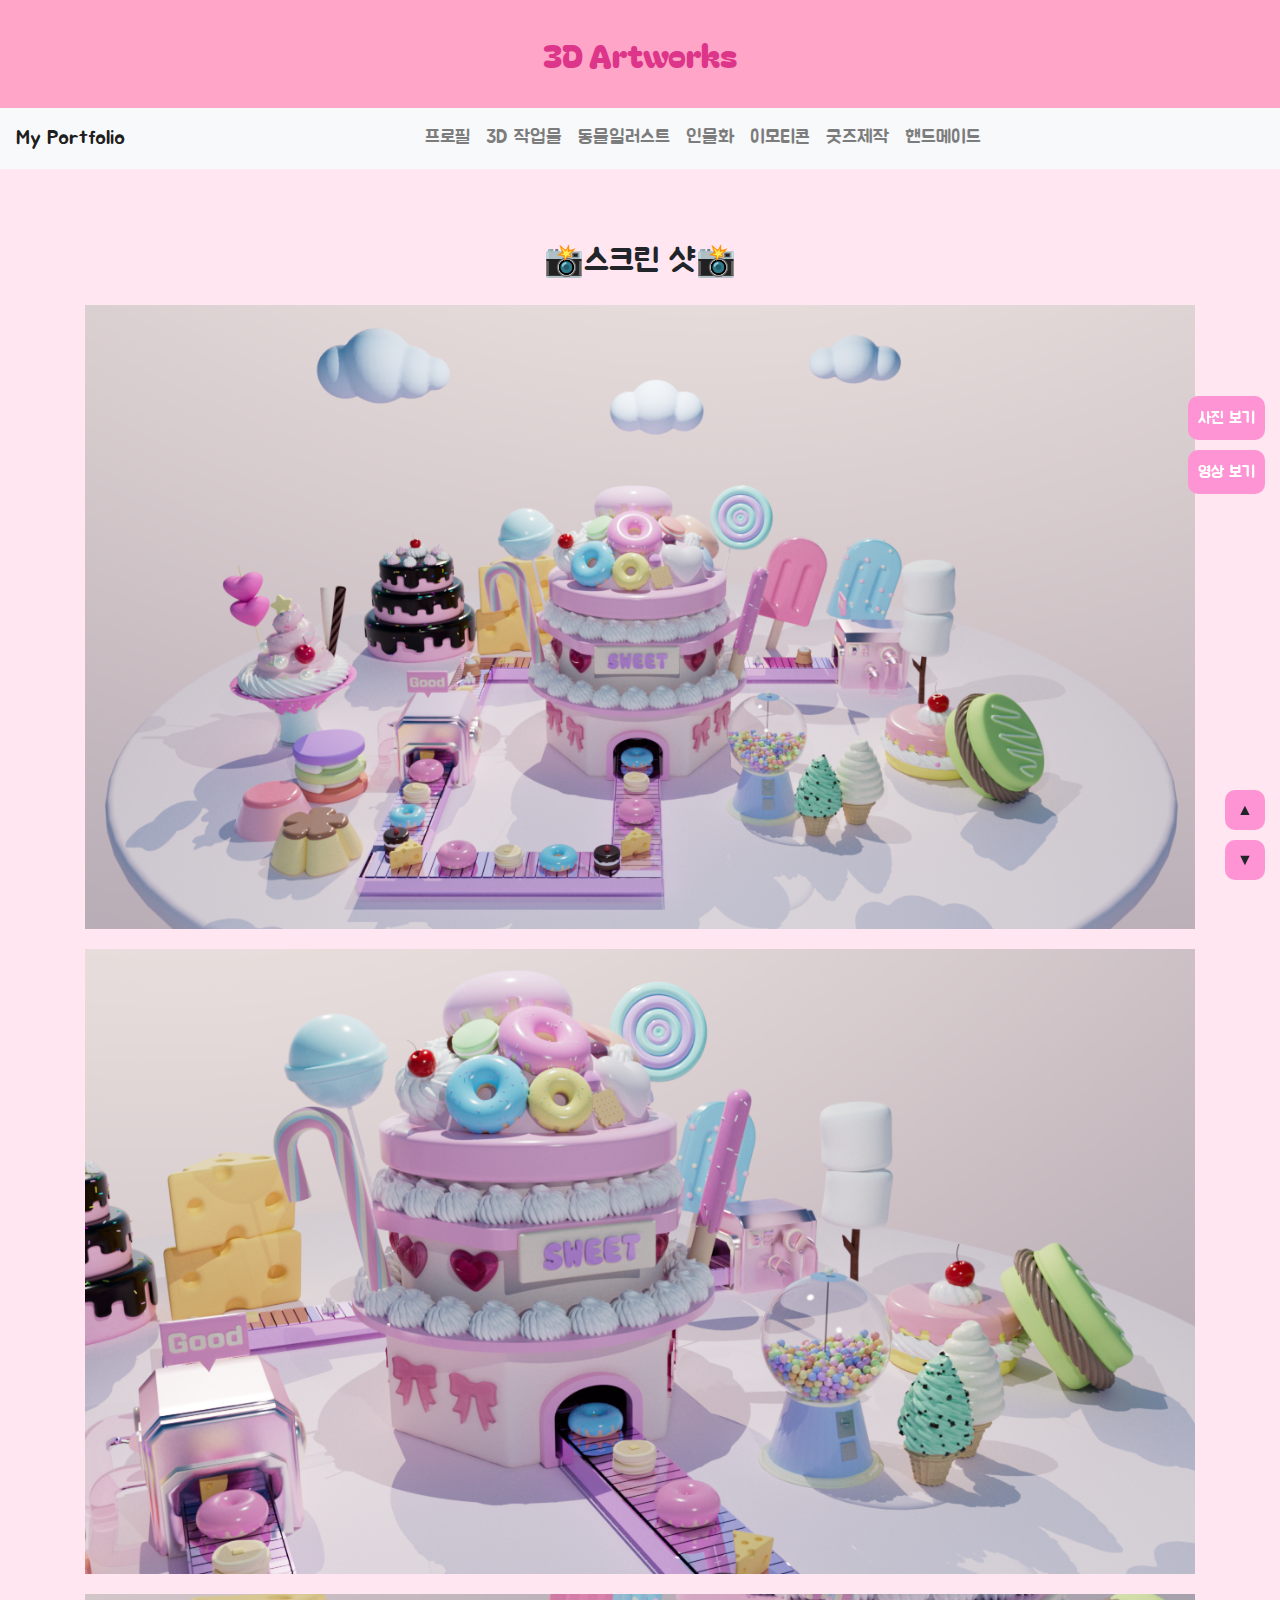
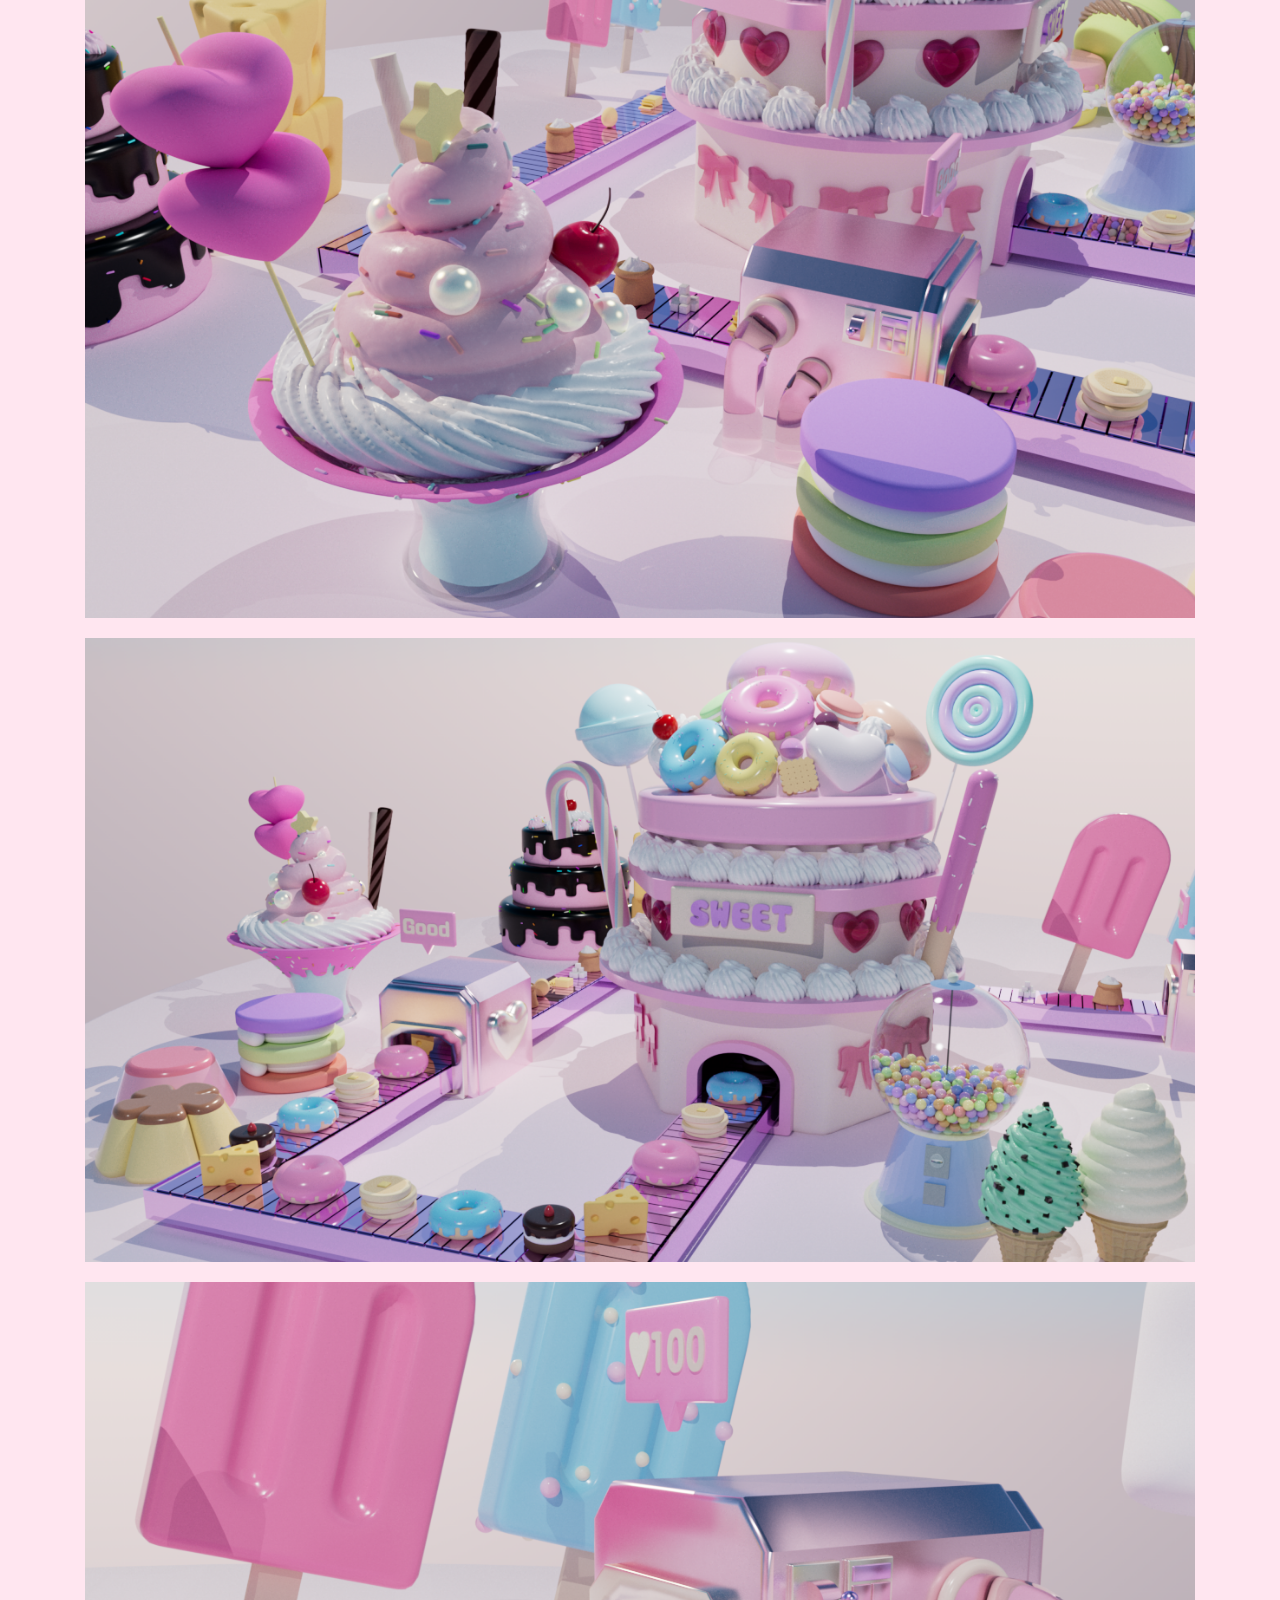
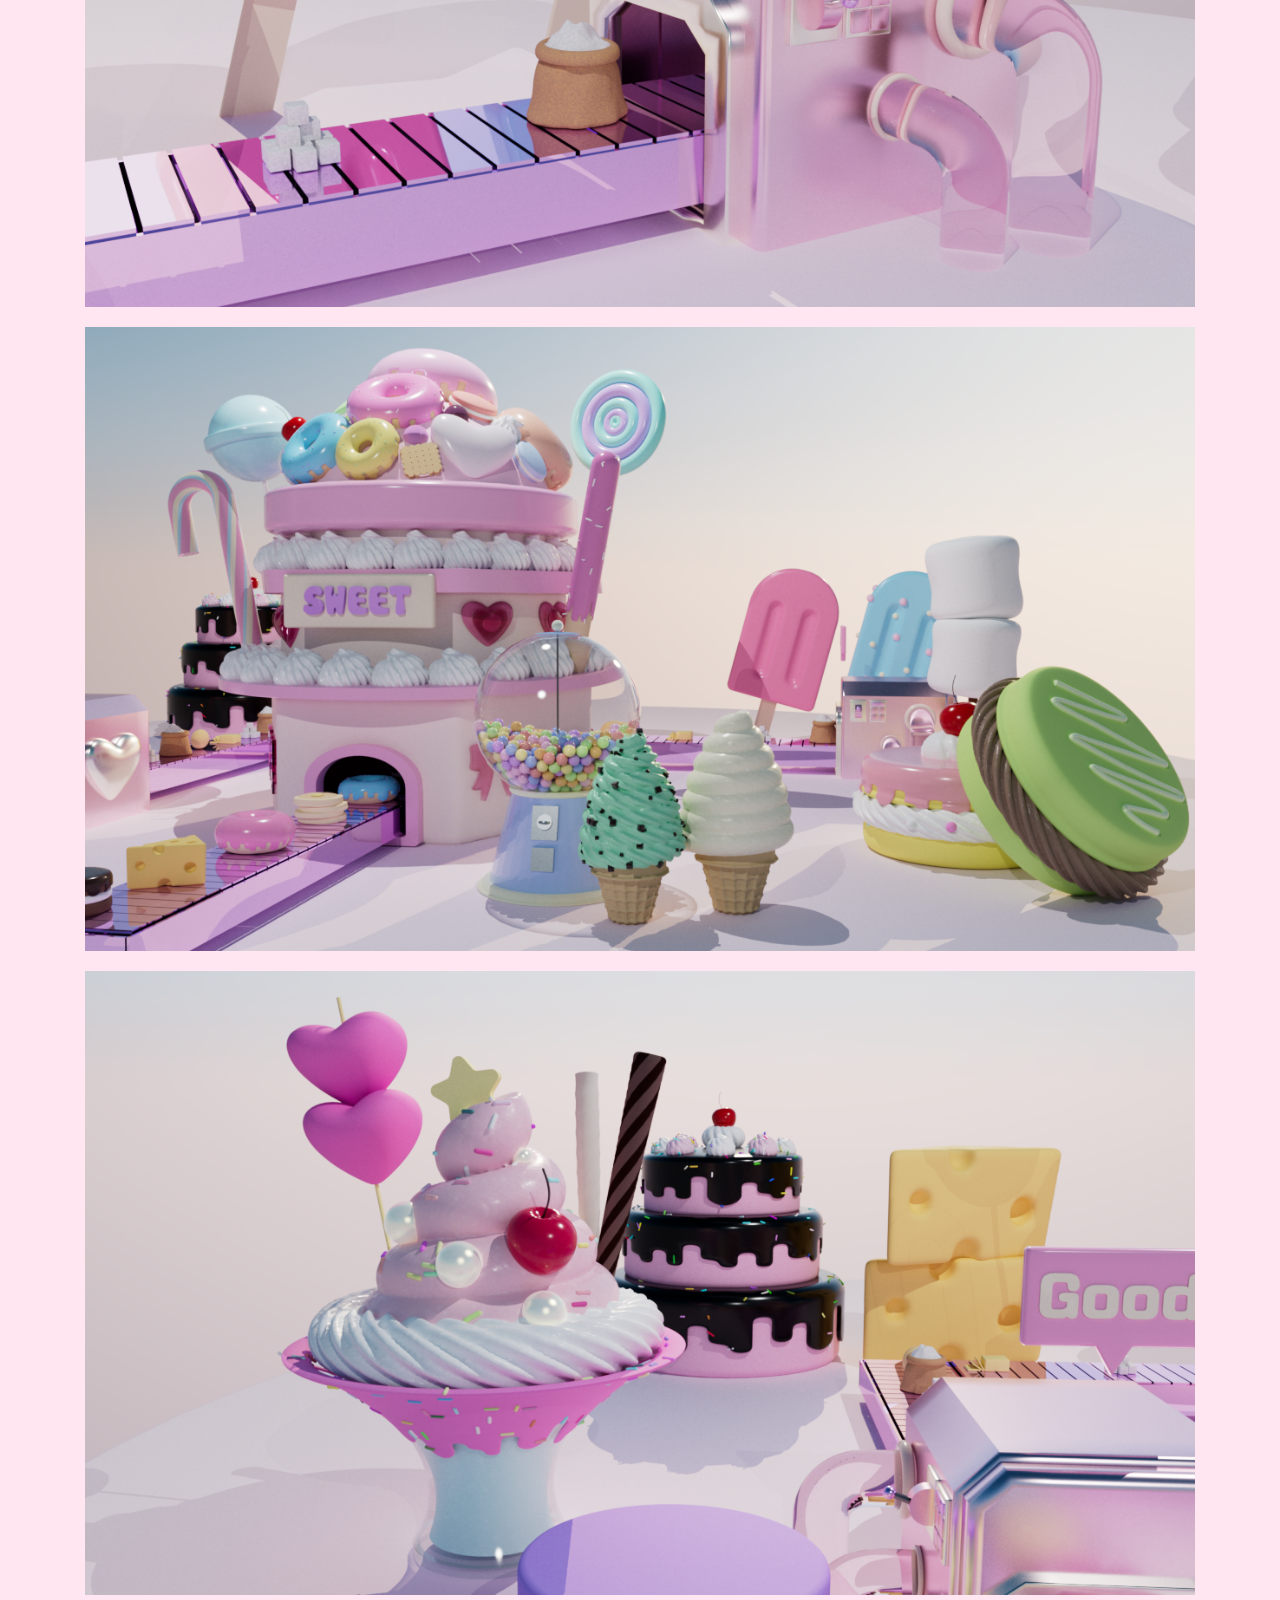
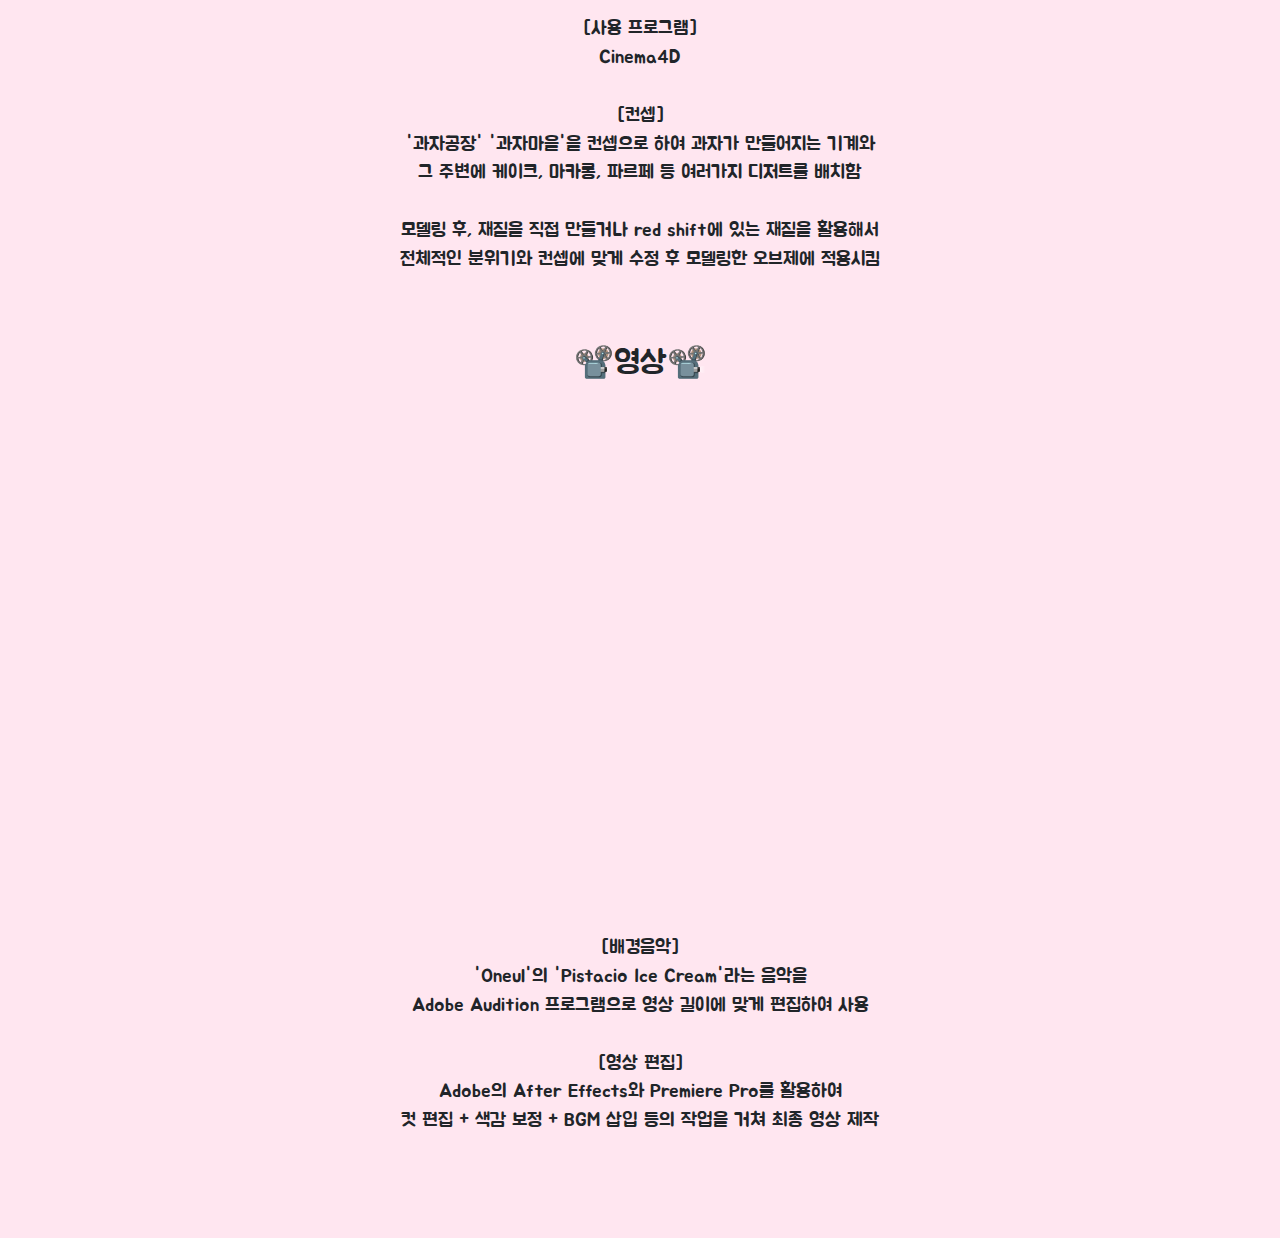
==== 3d-artworks.html @ e869e9c6 "과제 월요일" ====
<!DOCTYPE html>
<html lang="en">
<head>
    <meta charset="UTF-8">
    <meta name="viewport" content="width=device-width, initial-scale=1.0">
    <title>3D Artworks</title>
    <link rel="stylesheet" href="https://maxcdn.bootstrapcdn.com/bootstrap/4.5.2/css/bootstrap.min.css">
    <link rel="stylesheet" href="css/styles.css">
    <link href="https://fonts.googleapis.com/css2?family=Bagel+Fat+One&family=Dongle:wght@300&family=Jua&display=swap" rel="stylesheet">
    <style>
        body {
            position: relative;
        }
        .video-container iframe {
            width: 100%;
            height: 500px;
        }
        .image-container img {
            margin-bottom: 20px;
        }
        .description p {
            font-size: 1.2em;
            line-height: 1.5em;
            text-align: center;
        }
        .video-container {
            margin-bottom: 20px; /* 영상 아래쪽에 여백 추가 */
        }
        .scroll-button {
            position: fixed;
            right: 15px;
            bottom: 10px;
            z-index: 1000;
        }
        .scroll-button a {
            display: flex;
            justify-content: center;
            align-items: center;
            margin-bottom: 10px;
            background-color: #ff94d4;
            color: rgb(255, 255, 255);
            text-align: center;
            border-radius: 10px;
            text-decoration: none;
            width: 40px;
            height: 40px;
        }
        .side-buttons {
            position: fixed;
            top: 50%;
            right: 15px; /* 버튼 좌우 배치 위치 조절 */
            z-index: 1000;
            transform: translateY(-50%);
        }
        .side-buttons a {
            display: block;
            margin-bottom: 10px;
            padding: 10px;
            background-color: #ff94d4;
            color: white;
            text-align: center;
            border-radius: 10px;
            text-decoration: none;
        }
        .section-title {
            font-size: 2em;
            text-align: center;
            margin-top: 20px;
            margin-bottom: 20px;
        }
    </style>
</head>
<body class="_3d-artworks-page">
    <header class="_3d-artworks-header">
        3D Artworks
    </header>
    <nav class="navbar navbar-expand-lg navbar-light bg-light">
        <a class="navbar-brand" href="index.html">My Portfolio</a>
        <button class="navbar-toggler" type="button" data-toggle="collapse" data-target="#navbarNav" aria-controls="navbarNav" aria-expanded="false" aria-label="Toggle navigation">
            <span class="navbar-toggler-icon"></span>
        </button>
        <div class="collapse navbar-collapse" id="navbarNav">
            <ul class="navbar-nav">
                <li class="nav-item"><a class="nav-link" href="profile.html">프로필</a></li>
                <li class="nav-item"><a class="nav-link" href="3d-artworks.html">3D 작업물</a></li>
                <li class="nav-item"><a class="nav-link" href="illustrations.html">동물일러스트</a></li>
                <li class="nav-item"><a class="nav-link" href="illustrations2.html">인물화</a></li>
                <li class="nav-item"><a class="nav-link" href="emojis.html">이모티콘</a></li>
                <li class="nav-item"><a class="nav-link" href="goods.html">굿즈제작</a></li>
                <li class="nav-item"><a class="nav-link" href="handmade.html">핸드메이드</a></li>
            </ul>
        </div>
    </nav>

    <div class="container mt-5">
        <div class="row">
            <div class="col-md-12 mx-auto" id="images-section">
                <div class="section-title">📸스크린 샷📸</div>
                <div class="image-container">
                    <img src="시포디렌더1.png" class="img-fluid" alt="3D Artwork 1">
                </div>
                <div class="image-container">
                    <img src="시포디렌더3.png" class="img-fluid" alt="3D Artwork 2">
                </div>
                <div class="image-container">
                    <img src="시포디렌더6.png" class="img-fluid" alt="3D Artwork 3">
                </div>
                <div class="image-container">
                    <img src="시포디렌더5.png" class="img-fluid" alt="3D Artwork 4">
                </div>
                <div class="image-container">
                    <img src="시포디렌더4.png" class="img-fluid" alt="3D Artwork 5">
                </div>
                <div class="image-container">
                    <img src="시포디렌더8.png" class="img-fluid" alt="3D Artwork 6">
                </div>
                <div class="image-container">
                    <img src="시포디렌더10.png" class="img-fluid" alt="3D Artwork 7">
                </div>
                <div class="description">
                    <p>
                        [사용 프로그램]<br>
                        Cinema4D<br>
                        <br>
                        [컨셉]<br>
                        '과자공장' '과자마을'을 컨셉으로 하여 과자가 만들어지는 기계와<br>
                        그 주변에 케이크, 마카롱, 파르페 등 여러가지 디저트를 배치함<br>
                        <br>
                        모델링 후, 재질을 직접 만들거나 red shift에 있는 재질을 활용해서<br>
                        전체적인 분위기와 컨셉에 맞게 수정 후 모델링한 오브제에 적용시킴
                        <br>
                        <br>
                    </p>
                </div>
            </div>
            <div id="video-section" class="col-md-10 mx-auto">
                <div class="section-title">📽️영상📽️</div>
                <div class="video-container">
                    <iframe src="https://www.youtube.com/embed/l1IdW2GY4gc" frameborder="0" allow="accelerometer; autoplay; clipboard-write; encrypted-media; gyroscope; picture-in-picture" allowfullscreen></iframe>
                </div>
                <div class="description">
                    <p>
                        [배경음악]<br>
                        'Oneul'의 'Pistacio Ice Cream'라는 음악을 <br>
                        Adobe Audition 프로그램으로 영상 길이에 맞게 편집하여 사용 <br>
                        <br>
                        [영상 편집]<br>
                        Adobe의 After Effects와 Premiere Pro를 활용하여 <br>
                        컷 편집 + 색감 보정 + BGM 삽입 등의 작업을 거쳐 최종 영상 제작<br>
                        <br>
                        <br>
                        <br>
                    </p>
                </div>
            </div>
        </div>
    </div>

    <div class="side-buttons">
        <a href="#images-section">사진 보기</a>
        <a href="#video-section">영상 보기</a>
    </div>

    <div class="scroll-button">
        <a id="scrollToTopBtn">▲</a>
        <a id="scrollToBottomBtn">▼</a>
    </div>

    <script src="https://code.jquery.com/jquery-3.5.1.slim.min.js"></script>
    <script src="https://cdn.jsdelivr.net/npm/@popperjs/core@2.5.3/dist/umd/popper.min.js"></script>
    <script src="https://maxcdn.bootstrapcdn.com/bootstrap/4.5.2/js/bootstrap.min.js"></script>
    <script>
        // 위로 이동 버튼 클릭 시
        document.getElementById("scrollToTopBtn").onclick = function() {
            window.scrollTo({ top: 0, behavior: 'smooth' });
        };

        // 아래로 이동 버튼 클릭 시
        document.getElementById("scrollToBottomBtn").onclick = function() {
            window.scrollTo({ top: document.body.scrollHeight, behavior: 'smooth' });
        };
    </script>
</body>
</html>
---- css/styles.css ----
/* 공통 스타일 */
body {
    font-family: 'Jua', Arial, sans-serif;
}

/* 메인 페이지 상단 배너 */
body.main-page {
    background-color: #fff0fe; /* 연한 연보라색 */
}

header.main-header {
    background-color: #d8b4fe; /* 연보라색 */
    color: white;
    padding: 50px 0; /* 상단 배너 높이 조정*/
    text-align: center;
    font-size: 2.5rem;
    font-family: 'Bagel Fat One', cursive;
}

/* 소개 페이지 스타일 */
body.profile-page {
    background-color: #fbf0ff; /* 연한 연보라색 */
}

header.profile-header {
    background-color: #e7c6ff; /* 연보라색 */
    color: rgb(169, 101, 211);
    padding: 30px 0;
    text-align: center;
    font-size: 2rem;
    font-family: 'Bagel Fat One', cursive;
}

/* 3D 작업물 페이지 스타일 */
body._3d-artworks-page {
    background-color: #ffe6f0; /* 연분홍색 */
}

header._3d-artworks-header {
    background-color: #ffa5c8; /* 분홍색 */
    color: rgb(221, 53, 137);
    padding: 30px 0;
    text-align: center;
    font-size: 2rem;
    font-family: 'Bagel Fat One', cursive;
}

/* 동물 일러스트 페이지 스타일 */
body.illustrations-page {
    background-color: #f3ffe6; /* 연한 연두색 */
}

header.illustrations-header {
    background-color: #ccffb9; /* 연두색 */
    color: rgb(54, 119, 61);
    padding: 30px 0;
    text-align: center;
    font-size: 2rem;
    font-family: 'Bagel Fat One', cursive;
}

/* 인물화 페이지 스타일 */
body.illustrations2-page {
    background-color: #e6fff0; /* 연한 연두색 */
}

header.illustrations2-header {
    background-color: #9fffd4; /* 연두색 */
    color: rgb(54, 119, 108);
    padding: 30px 0;
    text-align: center;
    font-size: 2rem;
    font-family: 'Bagel Fat One', cursive;
}

/* 이모티콘 페이지 스타일 */
body.emojis-page {
    background-color: #fff9e6; /* 연한 노랑색 */
}

header.emojis-header {
    background-color: #fff0b3; /* 연노랑색 */
    color: rgb(255, 140, 69);
    padding: 30px 0;
    text-align: center;
    font-size: 2rem;
    font-family: 'Bagel Fat One', cursive;
}

/* 굿즈제작 페이지 스타일 */
body.goods-page {
    background-color: #ffeeee; /* 연한 노랑색 */
}

header.goods-header {
    background-color: #ffafaf; /* 연노랑색 */
    color: rgb(255, 253, 253);
    padding: 30px 0;
    text-align: center;
    font-size: 2rem;
    font-family: 'Bagel Fat One', cursive;
}

/* 핸드메이드 제품 페이지 스타일 */
body.handmade-page {
    background-color: #e6f7ff; /* 연한 하늘색 */
}

header.handmade-header {
    background-color: #99d6ff; /* 하늘색 */
    color: rgb(42, 116, 255);
    padding: 30px 0;
    text-align: center;
    font-size: 2rem;
    font-family: 'Bagel Fat One', cursive;
}

/* 내비게이션 바 스타일 */
.navbar-nav {
    margin: 0 auto; /* 좌우 여백을 자동으로 설정하여 가운데 정렬 */
    display: flex;
    justify-content: center; /* 내비게이션 바 아이템들을 수평 가운데 정렬 */
}

.navbar-nav .nav-link {
    font-family: 'Jua', sans-serif; /* Jua 폰트로 변경 */
    font-size: 1.2rem;
    text-align: center; /* 내비게이션 바 아이템들 텍스트 가운데 정렬 */
}

/* 프로필 사진 스타일 */
.profile-pic {
    border-radius: 10px; /* 모서리가 살짝 둥근 직사각형 */
    max-width: 100%; /* 부모 요소의 너비에 맞게 조정 */
    height: auto; /* 높이를 자동으로 조정 */
}

/* 추가 스타일 */
h1, p {
    font-family: 'Jua', sans-serif;
}

/* 반응형 디자인을 위한 미디어 쿼리 */
@media (max-width: 768px) {
    header.main-header {
        font-size: 2rem;
        padding: 30px 0;
    }

    header.profile-header,
    header._3d-artworks-header,
    header.illustrations-header,
    header.illustrations2-header,
    header.emojis-header,
    header.goods-header,
    header.handmade-header {
        font-size: 1.5rem;
        padding: 20px 0;
    }

    .navbar-nav .nav-link {
        font-size: 1rem;
    }
}
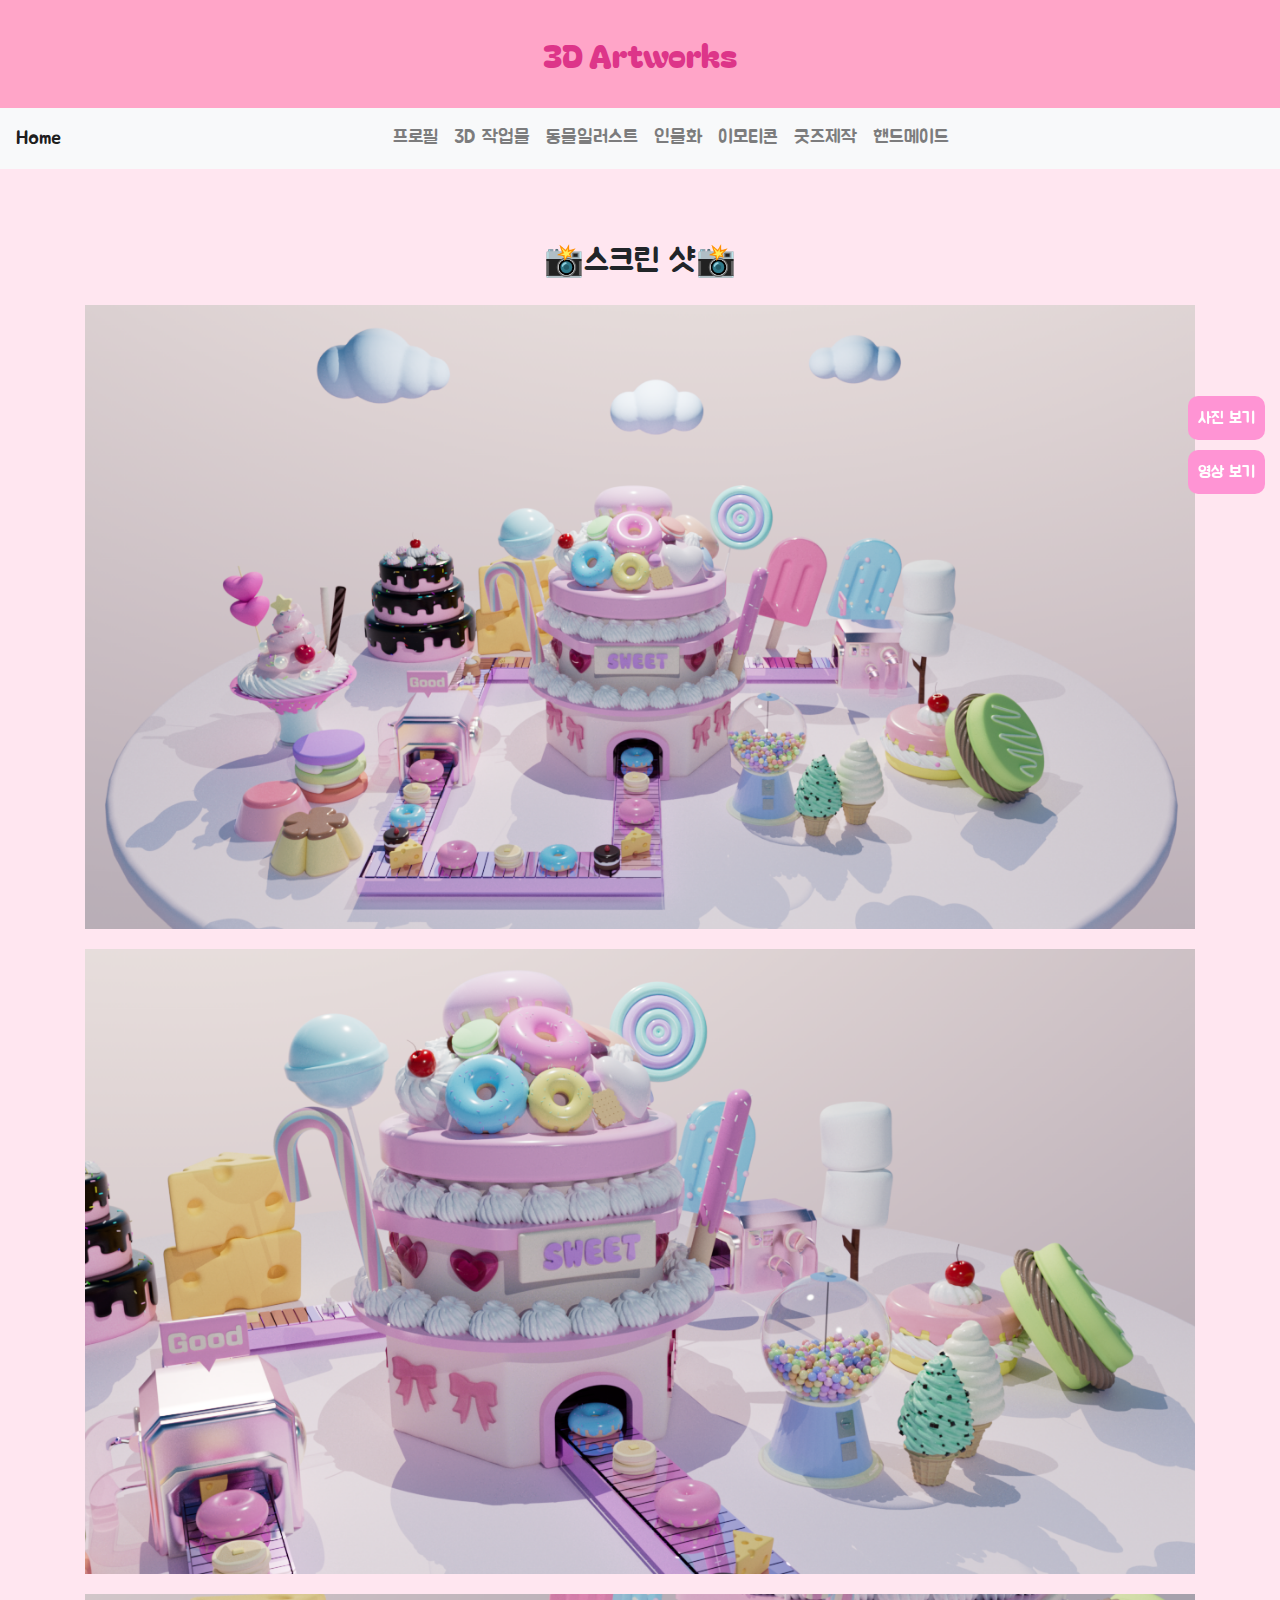
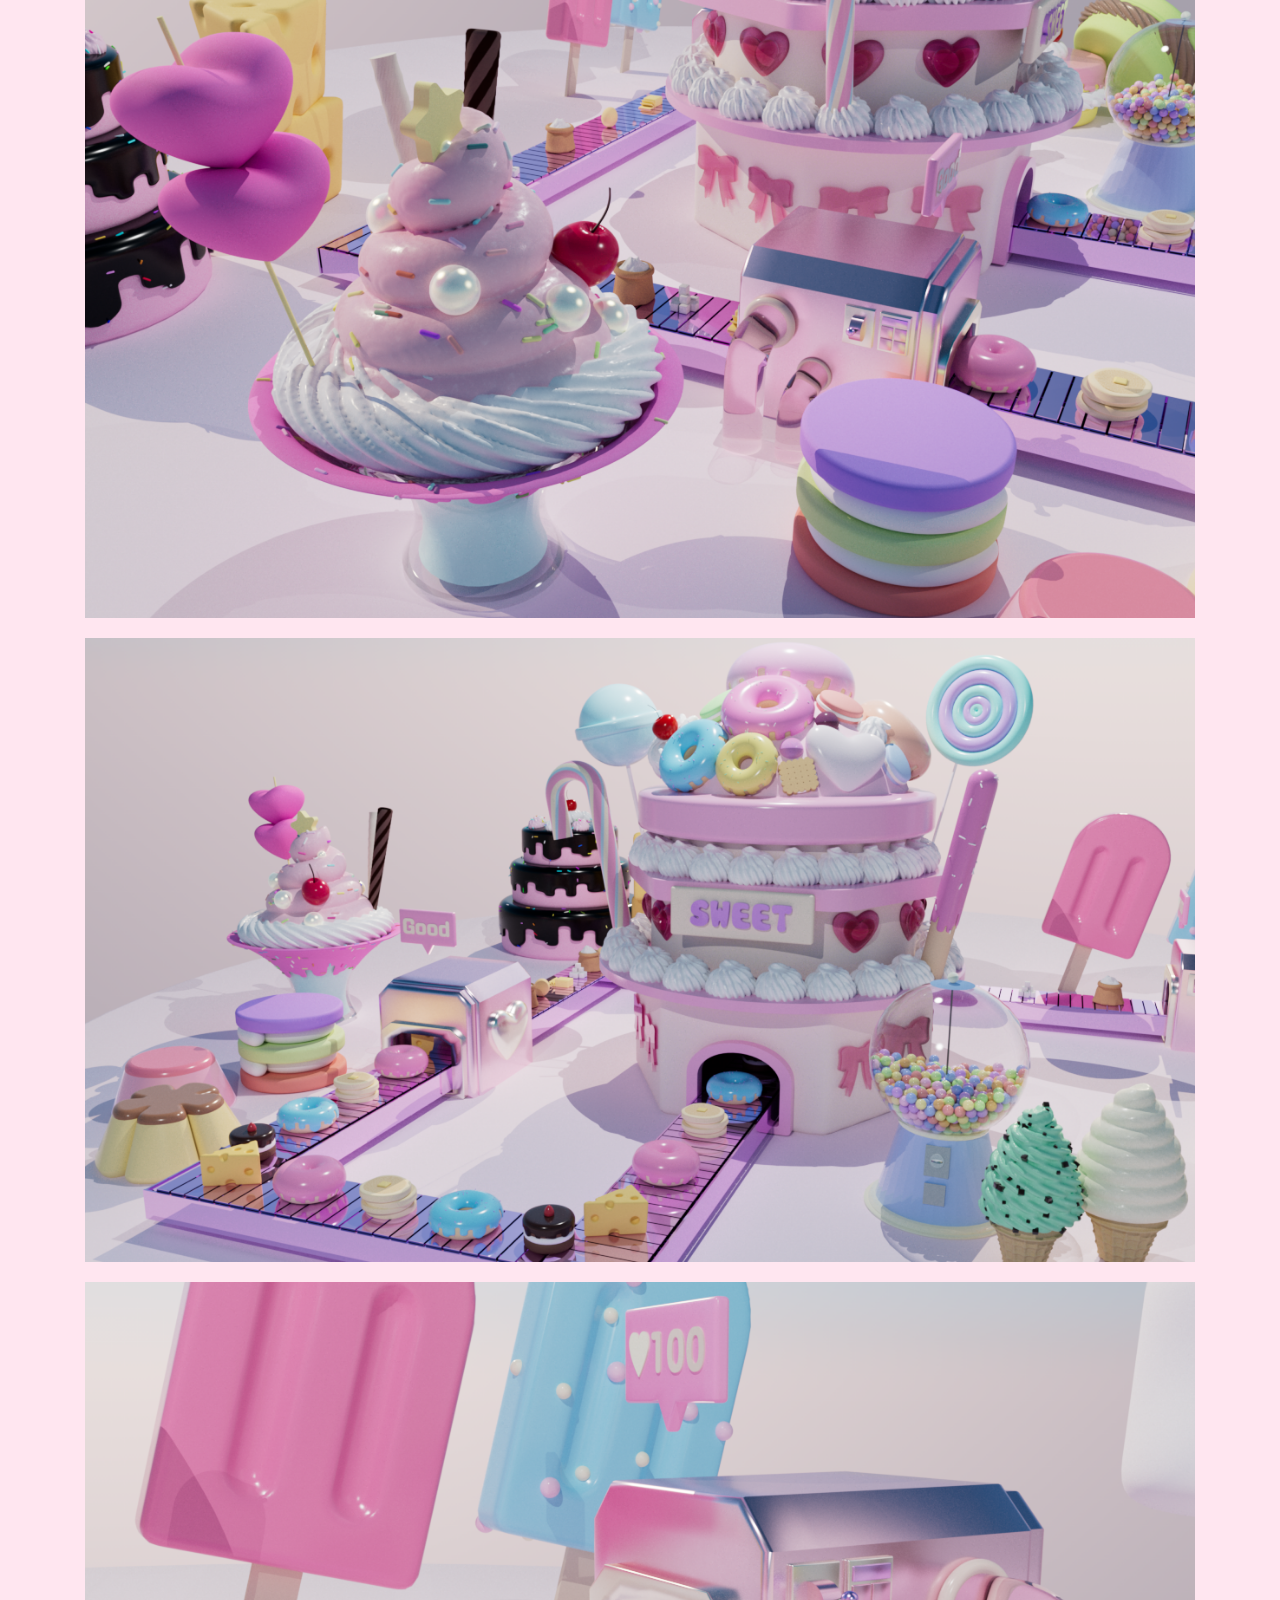
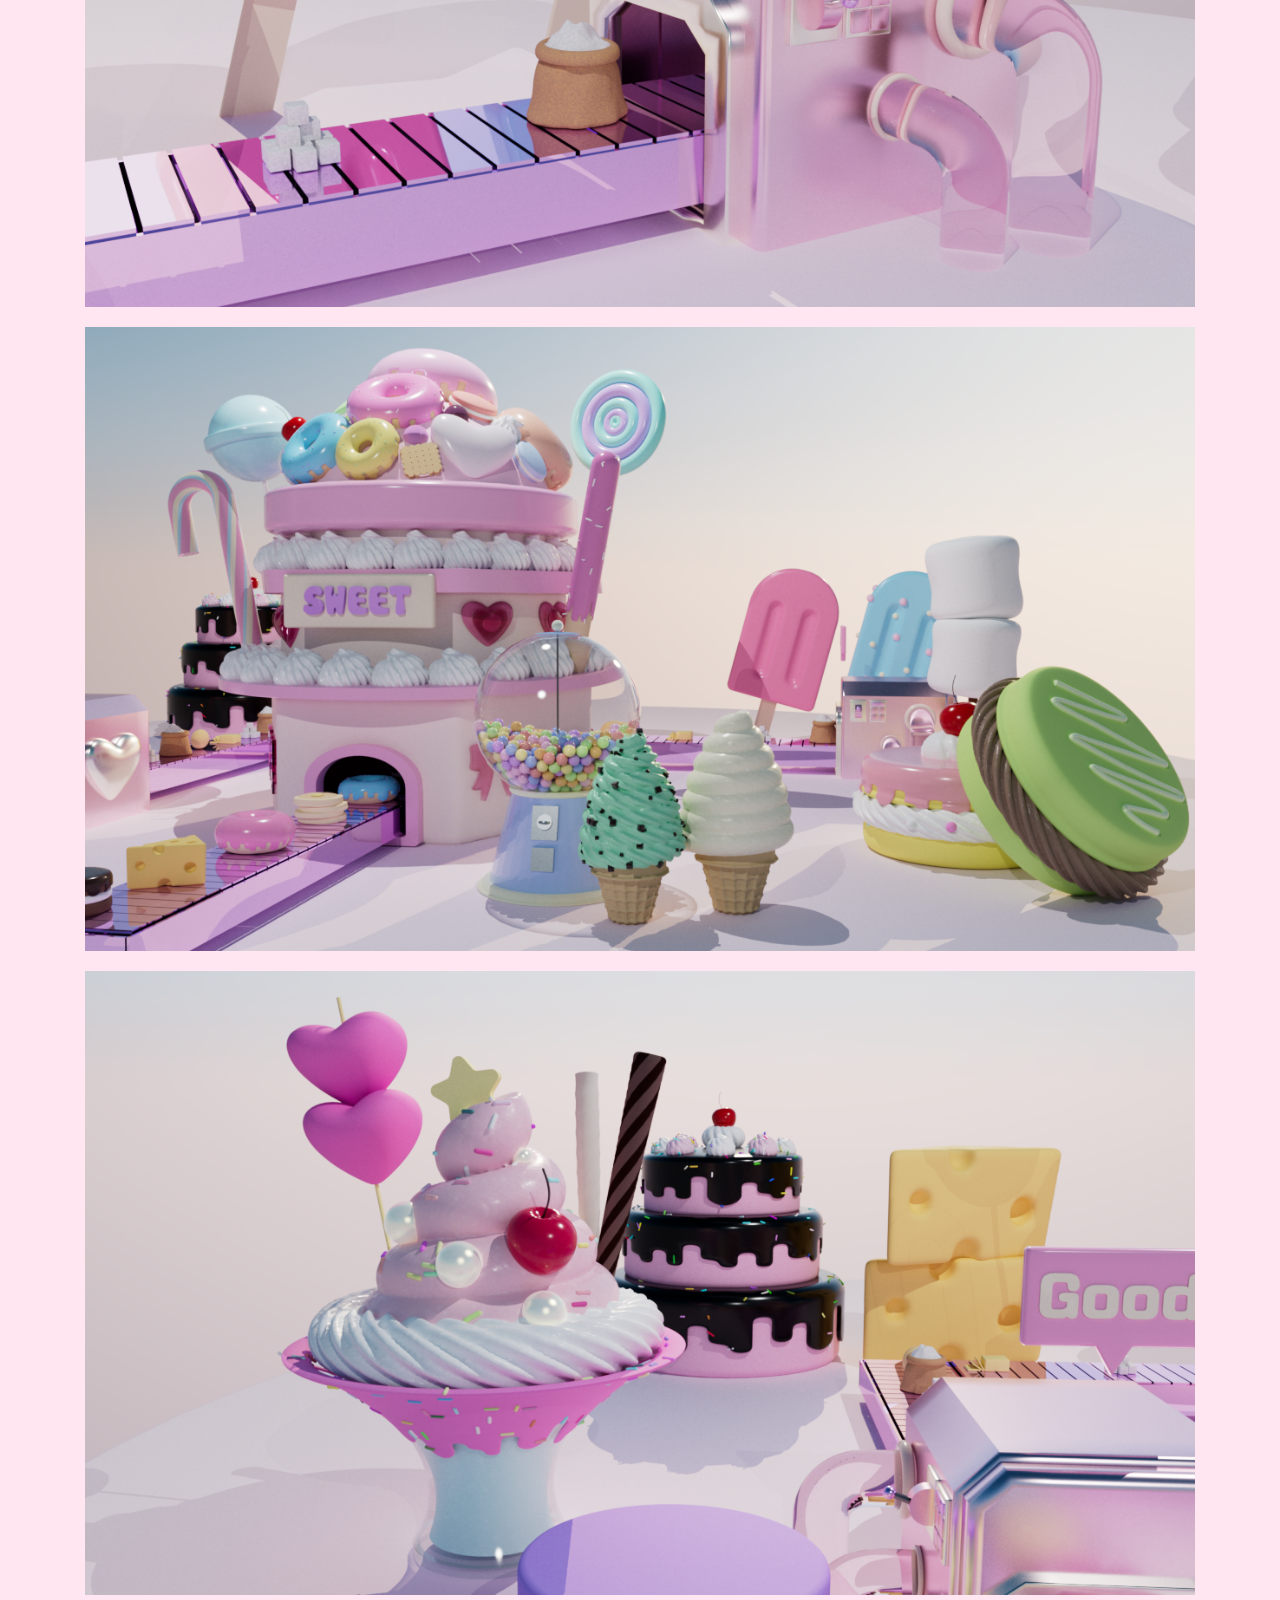
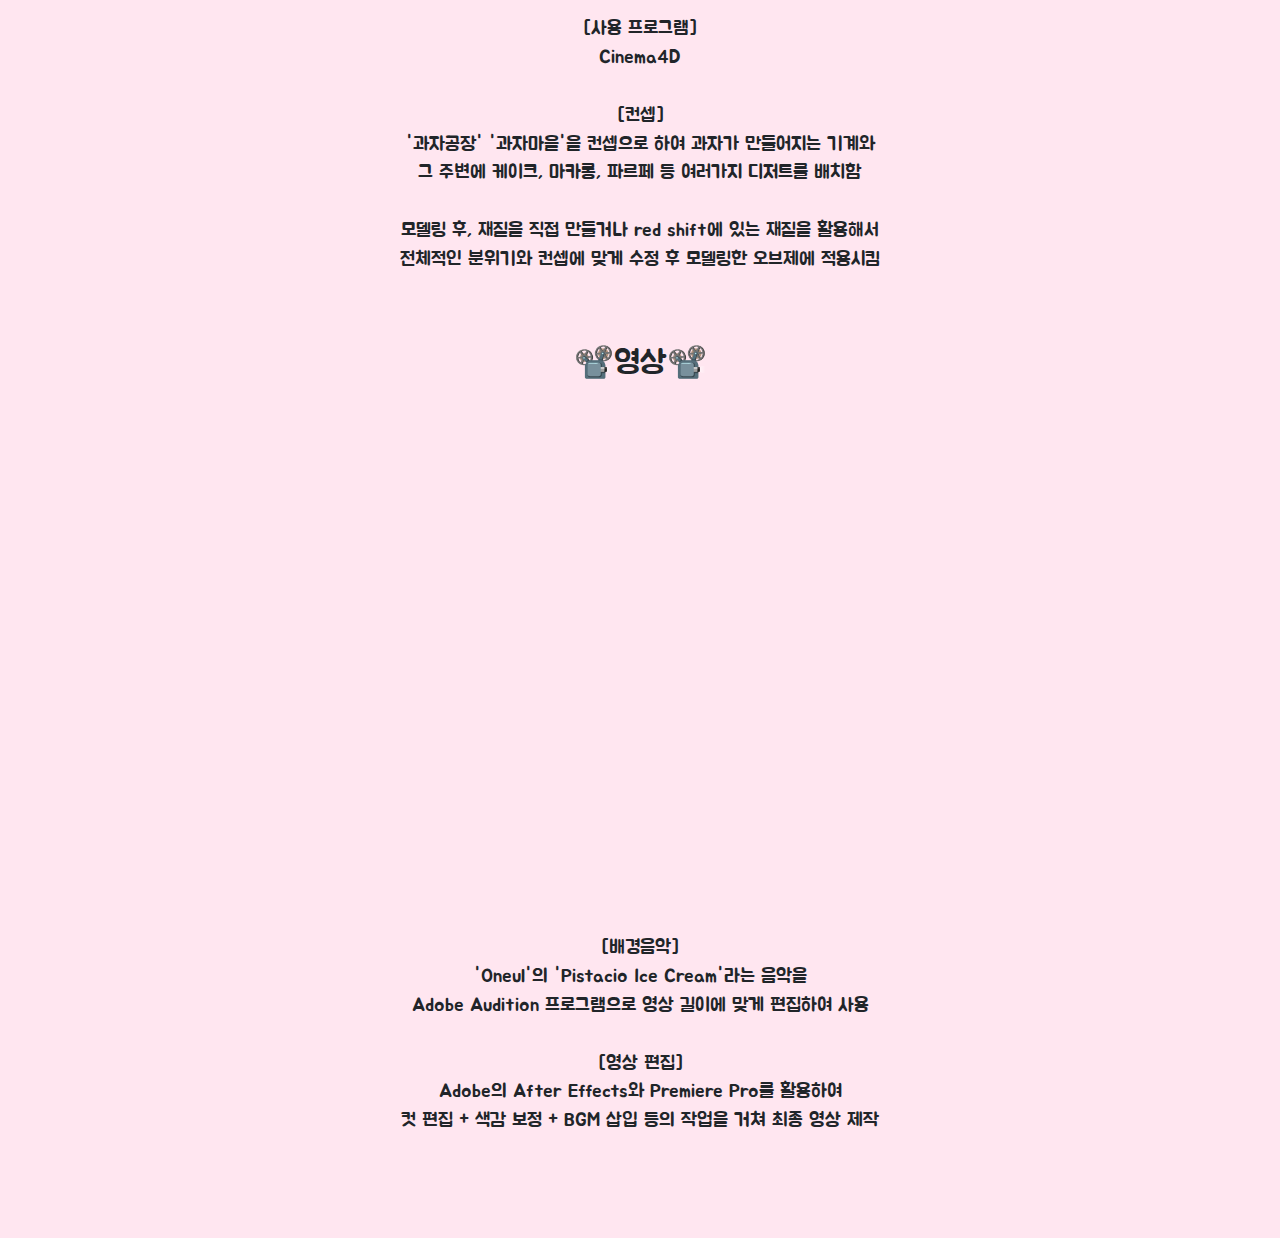
==== commit a711b65b: "622힘두렁" ====
--- a/3d-artworks.html
+++ b/3d-artworks.html
@@ -26,25 +26,29 @@
         .video-container {
             margin-bottom: 20px; /* 영상 아래쪽에 여백 추가 */
         }
-        .scroll-button {
+        #scrollToTopBtn, #scrollToBottomBtn {
             position: fixed;
-            right: 15px;
-            bottom: 10px;
-            z-index: 1000;
-        }
-        .scroll-button a {
-            display: flex;
-            justify-content: center;
-            align-items: center;
-            margin-bottom: 10px;
-            background-color: #ff94d4;
-            color: rgb(255, 255, 255);
-            text-align: center;
-            border-radius: 10px;
-            text-decoration: none;
+            right: 30px;
+            display: none;
             width: 40px;
             height: 40px;
-        }
+            background-color: #ff94d4;
+            color: white;
+            border: none;
+            border-radius: 10px;
+            cursor: pointer;
+            text-align: center;
+            line-height: 41px;
+        }
+
+        #scrollToTopBtn {
+            bottom: 70px;
+        }
+
+        #scrollToBottomBtn {
+            bottom: 20px;
+        }
+
         .side-buttons {
             position: fixed;
             top: 50%;
@@ -75,7 +79,7 @@
         3D Artworks
     </header>
     <nav class="navbar navbar-expand-lg navbar-light bg-light">
-        <a class="navbar-brand" href="index.html">My Portfolio</a>
+        <a class="navbar-brand" href="index.html">Home</a>
         <button class="navbar-toggler" type="button" data-toggle="collapse" data-target="#navbarNav" aria-controls="navbarNav" aria-expanded="false" aria-label="Toggle navigation">
             <span class="navbar-toggler-icon"></span>
         </button>
@@ -161,10 +165,9 @@
         <a href="#video-section">영상 보기</a>
     </div>
 
-    <div class="scroll-button">
-        <a id="scrollToTopBtn">▲</a>
-        <a id="scrollToBottomBtn">▼</a>
-    </div>
+
+    <button id="scrollToTopBtn">▲</button>
+    <button id="scrollToBottomBtn">▼</button>
 
     <script src="https://code.jquery.com/jquery-3.5.1.slim.min.js"></script>
     <script src="https://cdn.jsdelivr.net/npm/@popperjs/core@2.5.3/dist/umd/popper.min.js"></script>
@@ -179,6 +182,26 @@
         document.getElementById("scrollToBottomBtn").onclick = function() {
             window.scrollTo({ top: document.body.scrollHeight, behavior: 'smooth' });
         };
+
+        // 스크롤 이벤트 리스너 추가
+        window.onscroll = function() {
+            var scrollToTopBtn = document.getElementById("scrollToTopBtn");
+            var scrollToBottomBtn = document.getElementById("scrollToBottomBtn");
+
+            // 페이지가 스크롤되면 버튼 보이기
+            if (document.body.scrollTop > 20 || document.documentElement.scrollTop > 20) {
+                scrollToTopBtn.style.display = "block";
+                scrollToBottomBtn.style.display = "block";
+            } else {
+                scrollToTopBtn.style.display = "none";
+                scrollToBottomBtn.style.display = "block";
+            }
+
+            // 페이지 끝에 도달하면 아래로 이동 버튼 숨기기
+            if ((window.innerHeight + window.scrollY) >= document.body.offsetHeight) {
+                scrollToBottomBtn.style.display = "none";
+            }
+        };
     </script>
 </body>
 </html>
--- a/css/styles.css
+++ b/css/styles.css
@@ -25,6 +25,20 @@
 header.profile-header {
     background-color: #e7c6ff; /* 연보라색 */
     color: rgb(169, 101, 211);
+    padding: 30px 0;
+    text-align: center;
+    font-size: 2rem;
+    font-family: 'Bagel Fat One', cursive;
+}
+
+/* 음악 소개 페이지 스타일 */
+body.music-page {
+    background-color: #d2c3cc; /* 연한 연보라색 */
+}
+
+header.music-header {
+    background-color: #ac819b; /* 연보라색 */
+    color: rgb(94, 48, 64);
     padding: 30px 0;
     text-align: center;
     font-size: 2rem;
@@ -153,7 +167,8 @@
     header.illustrations2-header,
     header.emojis-header,
     header.goods-header,
-    header.handmade-header {
+    header.handmade-header,
+    header.music-header {
         font-size: 1.5rem;
         padding: 20px 0;
     }
